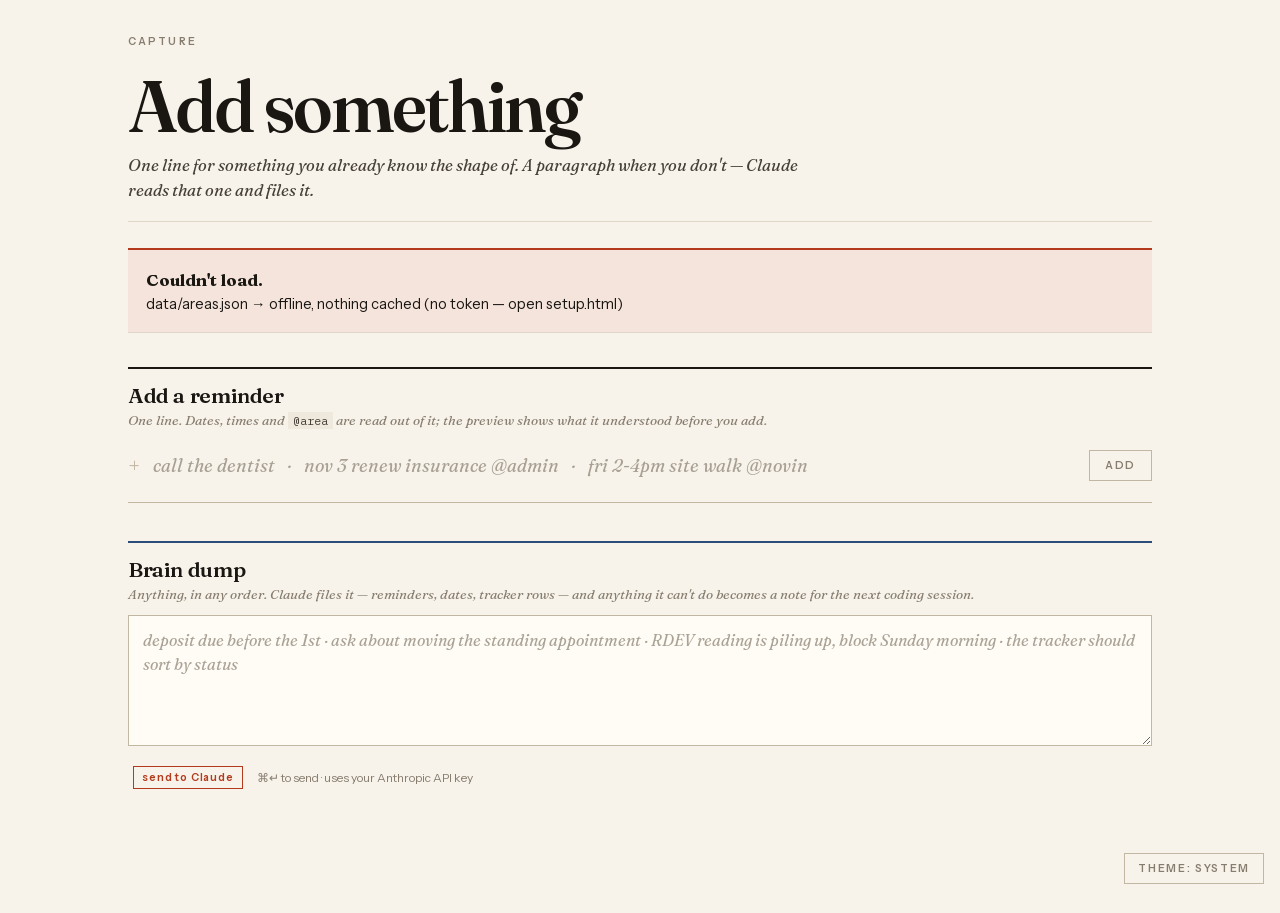
==== capture.html @ f773bdd1 "De Mott OS shell Co-Authored-By: Claude Opus 5 <noreply@anthropic.com>" ====
<!doctype html>
<html lang="en">
<head>
<meta charset="utf-8">
<meta name="viewport" content="width=device-width,initial-scale=1">
<title>Capture · De Mott OS</title>
<link rel="icon" href="favicon.svg">
<link rel="manifest" href="manifest.json">
<link rel="apple-touch-icon" href="icons/apple-touch-icon.png">
<meta name="apple-mobile-web-app-capable" content="yes">
<meta name="mobile-web-app-capable" content="yes">
<meta name="apple-mobile-web-app-status-bar-style" content="default">
<meta name="theme-color" content="#F7F3EB" media="(prefers-color-scheme:light)">
<meta name="theme-color" content="#15130F" media="(prefers-color-scheme:dark)">
<link rel="stylesheet" href="css/fonts.css">
<link rel="stylesheet" href="css/base.css">
<link rel="stylesheet" href="css/home.css">
</head>
<body>
<button class="themebtn" id="themebtn" type="button">theme</button>
<div class="wrap">
  <header class="home">
    <div class="hmain">
      <div class="eyebrow">CAPTURE</div>
      <h1>Add something</h1>
      <p class="sub">One line for something you already know the shape of. A paragraph when you
        don't — Claude reads that one and files it.</p>
    </div>
  </header>
  <nav class="nav" id="nav"></nav>
  <div id="boot"></div>

  <section class="capsec" id="s-capture">
    <div class="caphead">
      <h2>Add a reminder</h2>
      <p class="note">One line. Dates, times and <code>@area</code> are read out of it; the preview
        shows what it understood before you add.</p>
    </div>
    <form class="capture" id="capform" autocomplete="off">
      <span class="capplus">+</span>
      <input id="capinput" type="text" spellcheck="false"
             placeholder="call the dentist   ·   nov 3 renew insurance @admin   ·   fri 2-4pm site walk @novin">
      <button type="submit" id="capbtn">add</button>
      <div class="cappreview" id="cappreview"></div>
    </form>
  </section>

  <section class="capsec thinksec" id="s-think">
    <div class="caphead">
      <h2>Brain dump</h2>
      <p class="note">Anything, in any order. Claude files it — reminders, dates, tracker rows —
        and anything it can't do becomes a note for the next coding session.</p>
    </div>
    <textarea id="thinkbox" rows="4" spellcheck="false"
      placeholder="deposit due before the 1st · ask about moving the standing appointment · RDEV reading is piling up, block Sunday morning · the tracker should sort by status"></textarea>
    <div class="thinkrow">
      <button type="button" class="mini go" id="thinkbtn">send to Claude</button>
      <span class="thinkhint">⌘↵ to send · uses your Anthropic API key</span>
    </div>
    <div class="thinkout" id="thinkout"></div>
  </section>

  <footer class="rebuild" id="rebuild"></footer>
</div>
<div class="toast" id="toast" hidden></div>
<script src="js/util.js"></script>
<script src="js/outbox.js"></script>
<script src="js/theme.js"></script>
<script src="js/nav.js"></script>
<script src="js/capture.js"></script>
<script src="js/rows.js"></script>
<script src="js/think.js"></script>
<script src="js/capturepage.js"></script>
</body>
</html>
---- css/fonts.css ----
/* Self-hosted type. De Mott OS renders its own look with no request to
   fonts.googleapis.com, so it survives a plane, a captive portal, and
   Google changing what it serves.

   Generated from the Google Fonts CSS2 endpoint, latin and latin-ext only —
   the cyrillic and vietnamese subsets it also offers are 11 more files this
   app has no use for. The @font-face blocks are Google's own, with the URLs
   pointed at fonts/; keep the unicode-range and the variable font-weight
   ranges intact if you regenerate, because they are what make one file cover
   400 through 700. */

@font-face {
  font-family: 'Fraunces';
  font-style: italic;
  font-weight: 400 700;
  font-display: swap;
  src: url(../fonts/fraunces-italic-400-700-latin-ext.woff2) format('woff2');
  unicode-range: U+0100-02BA, U+02BD-02C5, U+02C7-02CC, U+02CE-02D7, U+02DD-02FF, U+0304, U+0308, U+0329, U+1D00-1DBF, U+1E00-1E9F, U+1EF2-1EFF, U+2020, U+20A0-20AB, U+20AD-20C0, U+2113, U+2C60-2C7F, U+A720-A7FF;
}  /* latin-ext */
@font-face {
  font-family: 'Fraunces';
  font-style: italic;
  font-weight: 400 700;
  font-display: swap;
  src: url(../fonts/fraunces-italic-400-700-latin.woff2) format('woff2');
  unicode-range: U+0000-00FF, U+0131, U+0152-0153, U+02BB-02BC, U+02C6, U+02DA, U+02DC, U+0304, U+0308, U+0329, U+2000-206F, U+20AC, U+2122, U+2191, U+2193, U+2212, U+2215, U+FEFF, U+FFFD;
}  /* latin */
@font-face {
  font-family: 'Fraunces';
  font-style: normal;
  font-weight: 400 700;
  font-display: swap;
  src: url(../fonts/fraunces-normal-400-700-latin-ext.woff2) format('woff2');
  unicode-range: U+0100-02BA, U+02BD-02C5, U+02C7-02CC, U+02CE-02D7, U+02DD-02FF, U+0304, U+0308, U+0329, U+1D00-1DBF, U+1E00-1E9F, U+1EF2-1EFF, U+2020, U+20A0-20AB, U+20AD-20C0, U+2113, U+2C60-2C7F, U+A720-A7FF;
}  /* latin-ext */
@font-face {
  font-family: 'Fraunces';
  font-style: normal;
  font-weight: 400 700;
  font-display: swap;
  src: url(../fonts/fraunces-normal-400-700-latin.woff2) format('woff2');
  unicode-range: U+0000-00FF, U+0131, U+0152-0153, U+02BB-02BC, U+02C6, U+02DA, U+02DC, U+0304, U+0308, U+0329, U+2000-206F, U+20AC, U+2122, U+2191, U+2193, U+2212, U+2215, U+FEFF, U+FFFD;
}  /* latin */
@font-face {
  font-family: 'IBM Plex Mono';
  font-style: normal;
  font-weight: 400;
  font-display: swap;
  src: url(../fonts/ibm-plex-mono-normal-400-latin-ext.woff2) format('woff2');
  unicode-range: U+0100-02BA, U+02BD-02C5, U+02C7-02CC, U+02CE-02D7, U+02DD-02FF, U+0304, U+0308, U+0329, U+1D00-1DBF, U+1E00-1E9F, U+1EF2-1EFF, U+2020, U+20A0-20AB, U+20AD-20C0, U+2113, U+2C60-2C7F, U+A720-A7FF;
}  /* latin-ext */
@font-face {
  font-family: 'IBM Plex Mono';
  font-style: normal;
  font-weight: 400;
  font-display: swap;
  src: url(../fonts/ibm-plex-mono-normal-400-latin.woff2) format('woff2');
  unicode-range: U+0000-00FF, U+0131, U+0152-0153, U+02BB-02BC, U+02C6, U+02DA, U+02DC, U+0304, U+0308, U+0329, U+2000-206F, U+20AC, U+2122, U+2191, U+2193, U+2212, U+2215, U+FEFF, U+FFFD;
}  /* latin */
@font-face {
  font-family: 'IBM Plex Mono';
  font-style: normal;
  font-weight: 500;
  font-display: swap;
  src: url(../fonts/ibm-plex-mono-normal-500-latin-ext.woff2) format('woff2');
  unicode-range: U+0100-02BA, U+02BD-02C5, U+02C7-02CC, U+02CE-02D7, U+02DD-02FF, U+0304, U+0308, U+0329, U+1D00-1DBF, U+1E00-1E9F, U+1EF2-1EFF, U+2020, U+20A0-20AB, U+20AD-20C0, U+2113, U+2C60-2C7F, U+A720-A7FF;
}  /* latin-ext */
@font-face {
  font-family: 'IBM Plex Mono';
  font-style: normal;
  font-weight: 500;
  font-display: swap;
  src: url(../fonts/ibm-plex-mono-normal-500-latin.woff2) format('woff2');
  unicode-range: U+0000-00FF, U+0131, U+0152-0153, U+02BB-02BC, U+02C6, U+02DA, U+02DC, U+0304, U+0308, U+0329, U+2000-206F, U+20AC, U+2122, U+2191, U+2193, U+2212, U+2215, U+FEFF, U+FFFD;
}  /* latin */
@font-face {
  font-family: 'IBM Plex Mono';
  font-style: normal;
  font-weight: 600;
  font-display: swap;
  src: url(../fonts/ibm-plex-mono-normal-600-latin-ext.woff2) format('woff2');
  unicode-range: U+0100-02BA, U+02BD-02C5, U+02C7-02CC, U+02CE-02D7, U+02DD-02FF, U+0304, U+0308, U+0329, U+1D00-1DBF, U+1E00-1E9F, U+1EF2-1EFF, U+2020, U+20A0-20AB, U+20AD-20C0, U+2113, U+2C60-2C7F, U+A720-A7FF;
}  /* latin-ext */
@font-face {
  font-family: 'IBM Plex Mono';
  font-style: normal;
  font-weight: 600;
  font-display: swap;
  src: url(../fonts/ibm-plex-mono-normal-600-latin.woff2) format('woff2');
  unicode-range: U+0000-00FF, U+0131, U+0152-0153, U+02BB-02BC, U+02C6, U+02DA, U+02DC, U+0304, U+0308, U+0329, U+2000-206F, U+20AC, U+2122, U+2191, U+2193, U+2212, U+2215, U+FEFF, U+FFFD;
}  /* latin */
@font-face {
  font-family: 'Instrument Sans';
  font-style: italic;
  font-weight: 400 700;
  font-stretch: 100%;
  font-display: swap;
  src: url(../fonts/instrument-sans-italic-400-700-latin-ext.woff2) format('woff2');
  unicode-range: U+0100-02BA, U+02BD-02C5, U+02C7-02CC, U+02CE-02D7, U+02DD-02FF, U+0304, U+0308, U+0329, U+1D00-1DBF, U+1E00-1E9F, U+1EF2-1EFF, U+2020, U+20A0-20AB, U+20AD-20C0, U+2113, U+2C60-2C7F, U+A720-A7FF;
}  /* latin-ext */
@font-face {
  font-family: 'Instrument Sans';
  font-style: italic;
  font-weight: 400 700;
  font-stretch: 100%;
  font-display: swap;
  src: url(../fonts/instrument-sans-italic-400-700-latin.woff2) format('woff2');
  unicode-range: U+0000-00FF, U+0131, U+0152-0153, U+02BB-02BC, U+02C6, U+02DA, U+02DC, U+0304, U+0308, U+0329, U+2000-206F, U+20AC, U+2122, U+2191, U+2193, U+2212, U+2215, U+FEFF, U+FFFD;
}  /* latin */
@font-face {
  font-family: 'Instrument Sans';
  font-style: normal;
  font-weight: 400 700;
  font-stretch: 100%;
  font-display: swap;
  src: url(../fonts/instrument-sans-normal-400-700-latin-ext.woff2) format('woff2');
  unicode-range: U+0100-02BA, U+02BD-02C5, U+02C7-02CC, U+02CE-02D7, U+02DD-02FF, U+0304, U+0308, U+0329, U+1D00-1DBF, U+1E00-1E9F, U+1EF2-1EFF, U+2020, U+20A0-20AB, U+20AD-20C0, U+2113, U+2C60-2C7F, U+A720-A7FF;
}  /* latin-ext */
@font-face {
  font-family: 'Instrument Sans';
  font-style: normal;
  font-weight: 400 700;
  font-stretch: 100%;
  font-display: swap;
  src: url(../fonts/instrument-sans-normal-400-700-latin.woff2) format('woff2');
  unicode-range: U+0000-00FF, U+0131, U+0152-0153, U+02BB-02BC, U+02C6, U+02DA, U+02DC, U+0304, U+0308, U+0329, U+2000-206F, U+20AC, U+2122, U+2191, U+2193, U+2212, U+2215, U+FEFF, U+FFFD;
}  /* latin */
---- css/base.css ----
/* De Mott OS — the shared design system.
   Every page links this first, and nothing below is page-specific.

   The look is a broadsheet, not a dashboard. That means, concretely:

   - Paper, not cards. There is one ground colour and things sit ON it,
     separated by rules. No white panels floating on grey, no drop shadows,
     no rounded corners. A shadow is a screen idiom; a rule is a print one,
     and rules are what this page is made of.
   - Serif for anything that is a headline — the masthead, section heads, a
     row title, a figure. Sans for the apparatus around it: notes, times,
     counts, buttons. Mono is reserved for things that are literally code
     (the capture syntax, a filename), which is most of what mono is for.
   - One accent, and it means "look at this". Slipped, over capacity, a
     stale sync, the next thing due. The token is --accent; --gold is kept
     as an alias because five stylesheets and a year of notes call it that.

   Area and course colours keep their names (--a-school, --c205, …) because
   data/areas.json and data/school/courses.json name them; only the values
   changed, so every page picks up the new palette without a data edit. */

:root{
  /* ---- day edition: warm paper, near-black ink ---- */
  --ground:#F7F3EB; --surface:#FFFCF5; --surface-2:#EFE9DD;
  --ink:#1A1713; --ink-2:#463F37; --muted:#877D6F; --rule:#DFD7C7; --rule-2:#C2B7A3;
  --accent:#B33A1C; --accent-soft:#F4E4DC;
  --gold:var(--accent); --gold-soft:var(--accent-soft);
  --c293:#2B6A5B; --c293-bg:#E2EDE9;
  --c205:#334E8C; --c205-bg:#E4E8F3;
  --crdev:#94601A; --crdev-bg:#F4EAD8;
  --cmba:#8C3350; --cmba-bg:#F3E3E6;
  --ccap:#57458A; --ccap-bg:#E9E5F1;
  /* life areas */
  --a-school:#2C4C7C; --a-school-bg:#E3E8F1;
  --a-novin:#2A6A4E; --a-novin-bg:#E1ECE5;
  --a-admin:#8A661C; --a-admin-bg:#F2EAD6;
  --a-life:#67386F; --a-life-bg:#EDE4EF;
  --a-health:#93374C; --a-health-bg:#F2E2E5;
  --shadow:none;
  --fd:"Fraunces","Iowan Old Style","Palatino Linotype",Palatino,Georgia,serif;
  --fb:"Instrument Sans",-apple-system,BlinkMacSystemFont,"Segoe UI",sans-serif;
  --fm:"IBM Plex Mono",ui-monospace,SFMono-Regular,Menlo,monospace;
}
/* ---- night edition ----
   Not grey-on-black: the ground keeps the paper's warmth so the two themes
   read as the same publication printed twice, and so the area colours don't
   have to be re-invented to survive the switch. */
@media (prefers-color-scheme:dark){
  :root:not([data-theme="light"]){
    --ground:#15130F; --surface:#1C1915; --surface-2:#24201A;
    --ink:#EFE8DB; --ink-2:#C7BEAF; --muted:#8F857A; --rule:#2F2A22; --rule-2:#473F34;
    --accent:#E5674A; --accent-soft:#33190F;
    --c293:#6FC2AC; --c293-bg:#152D28;
    --c205:#8CA6E8; --c205-bg:#1A2140;
    --crdev:#DCA357; --crdev-bg:#31240E;
    --cmba:#DF849C; --cmba-bg:#351920;
    --ccap:#A798DC; --ccap-bg:#231D35;
    --a-school:#84A6DB; --a-school-bg:#17223A;
    --a-novin:#63B394; --a-novin-bg:#122D25;
    --a-admin:#D3A44A; --a-admin-bg:#2E2511;
    --a-life:#B98ACB; --a-life-bg:#281D2E;
    --a-health:#E08296; --a-health-bg:#32181C; --shadow:none;
  }
}
:root[data-theme="dark"]{
  --ground:#15130F; --surface:#1C1915; --surface-2:#24201A;
  --ink:#EFE8DB; --ink-2:#C7BEAF; --muted:#8F857A; --rule:#2F2A22; --rule-2:#473F34;
  --accent:#E5674A; --accent-soft:#33190F;
  --c293:#6FC2AC; --c293-bg:#152D28;
  --c205:#8CA6E8; --c205-bg:#1A2140;
  --crdev:#DCA357; --crdev-bg:#31240E;
  --cmba:#DF849C; --cmba-bg:#351920;
  --ccap:#A798DC; --ccap-bg:#231D35;
  --a-school:#84A6DB; --a-school-bg:#17223A;
  --a-novin:#63B394; --a-novin-bg:#122D25;
  --a-admin:#D3A44A; --a-admin-bg:#2E2511;
  --a-life:#B98ACB; --a-life-bg:#281D2E;
  --a-health:#E08296; --a-health-bg:#32181C; --shadow:none;
}

*{box-sizing:border-box}
body{margin:0;background:var(--ground);color:var(--ink);font-family:var(--fb);
  font-size:16px;line-height:1.6;-webkit-font-smoothing:antialiased;
  font-optical-sizing:auto;font-synthesis:none}
.wrap{max-width:1080px;margin:0 auto;padding:0 28px 110px}
h1,h2,h3,h4{font-family:var(--fd);text-wrap:balance;margin:0;font-weight:600;
  letter-spacing:-.012em;line-height:1.15}
a{color:inherit}
.mono{font-family:var(--fm);font-variant-numeric:tabular-nums}
code{font-family:var(--fm);font-size:.86em;background:var(--surface-2);
  padding:1px 5px;color:var(--ink-2)}

/* A kicker: the small letterspaced line that sits over a headline in print.
   Uppercased on purpose — it is never a name. Names (a course, an area,
   "ProforMap") keep their own capitalisation everywhere; see .navtab. */
.eyebrow{font-family:var(--fb);font-size:10.5px;font-weight:600;
  letter-spacing:.2em;text-transform:uppercase;color:var(--muted)}

/* ---- masthead ----
   Rule, nameplate, rule. The heavy line under the nameplate is the only
   2px rule on the page, which is what makes everything below it read as
   the paper rather than as more chrome. */
header{padding:38px 0 0;border-bottom:none}
header h1{font-size:clamp(34px,6vw,58px);font-weight:600;letter-spacing:-.03em;
  line-height:1;margin:0}
header p.sub{color:var(--ink-2);max-width:64ch;margin:10px 0 0;
  font-family:var(--fd);font-style:italic;font-size:16.5px;line-height:1.5}
header p.sub a{color:var(--accent);text-decoration:none;border-bottom:1px solid currentColor}

/* The index line: the figures, set as a run of headline numerals divided by
   hairlines. It replaced a row of bordered stat boxes — boxes made four
   equal-looking tiles out of things that are not equal, and the one that
   matters (what is next, what has slipped) got no more weight than a count. */
.statrow{display:flex;flex-wrap:wrap;align-items:baseline;gap:0;
  margin-top:22px;padding:13px 0;border-top:1px solid var(--ink);
  border-bottom:1px solid var(--rule-2)}
.stat{display:flex;align-items:baseline;gap:9px;padding:0 20px;
  border-left:1px solid var(--rule)}
.stat:first-child{padding-left:0;border-left:none}
.stat b{font-family:var(--fd);font-size:25px;font-weight:600;line-height:1;
  letter-spacing:-.02em;font-variant-numeric:tabular-nums}
.stat span{font-size:12.5px;color:var(--muted);max-width:26ch;line-height:1.35}
.stat.flag b,.stat.slip b{color:var(--accent)}
.stat.flag span{max-width:38ch}
.stat.flag span,.stat.slip span{color:var(--ink-2)}

/* ---- the section bar ----
   Set like a newspaper's index strip: serif, sentence case, hairline above
   and below, the current section underscored in its own colour.
   Never uppercased. The names carry their own capitalisation and
   "Novin / ProforMap" is one of them — flattening it loses the name. */
.nav{display:flex;flex-wrap:wrap;gap:0 26px;align-items:center;
  padding:9px 0;margin:0;border-bottom:1px solid var(--rule)}
.navtab{font-family:var(--fd);font-size:14.5px;color:var(--muted);
  text-decoration:none;padding:3px 0;border-bottom:2px solid transparent}
.navtab:hover{color:var(--ink)}
.navtab.on{color:var(--ink);font-weight:600;border-bottom-color:var(--area,var(--accent))}

/* ---- sections ----
   A head is a headline with a rule under it and a standfirst beneath, which
   is how a print page announces a section. The old shape put the note beside
   the heading and let it fight for the same line. */
section{margin-top:52px}
.shead{margin-bottom:20px;padding-bottom:9px;border-bottom:1px solid var(--ink)}
.shead h2{font-size:23px;font-weight:600;letter-spacing:-.018em}
.shead .note{font-size:13.5px;color:var(--muted);max-width:66ch;margin:5px 0 0;
  font-family:var(--fd);font-style:italic;line-height:1.45}

/* ---- error state ---- */
.err{border-top:2px solid var(--accent);border-bottom:1px solid var(--rule);
  background:var(--accent-soft);color:var(--ink);padding:16px 18px;margin:26px 0;font-size:14.5px}
.err strong{font-family:var(--fd);font-size:17px}

/* ---- floating page chrome ----
   Small ruled tags rather than buttons: they sit over the paper without
   pretending to be part of it. */
.themebtn,.todaybtn{position:fixed;bottom:16px;z-index:50;font-family:var(--fb);
  font-size:10.5px;font-weight:600;letter-spacing:.16em;text-transform:uppercase;
  padding:8px 13px;border-radius:0;border:1px solid var(--rule-2);
  background:var(--ground);color:var(--muted);cursor:pointer}
.themebtn:hover,.todaybtn:hover{color:var(--ink);border-color:var(--ink)}
/* stacked, not side by side — the theme label changes width as it cycles */
.themebtn{right:16px}
.todaybtn{right:16px;bottom:56px;border-color:var(--accent);color:var(--accent)}
.todaybtn:hover{background:var(--accent);color:var(--ground);border-color:var(--accent)}
/* the row the dock launcher lands on */
.day.flash{animation:flashday 2.4s ease-out}
.day.flash .dnum{color:var(--accent)}
@keyframes flashday{
  0%,55%{background:var(--accent-soft);box-shadow:-16px 0 0 var(--accent-soft),16px 0 0 var(--accent-soft)}
  100%{background:transparent;box-shadow:-16px 0 0 transparent,16px 0 0 transparent}
}
@media (prefers-reduced-motion:reduce){*{transition:none!important;animation:none!important}}

/* ---- row chips: repeat, project, a set duration ----
   Properties of the item rather than of the day it landed on. Quiet on
   purpose — they're context you read after the title, never before it. */
.chip{display:inline-block;font-family:var(--fb);font-size:10.5px;font-weight:600;
  letter-spacing:.06em;line-height:1.6;padding:0 6px;margin-left:7px;
  white-space:nowrap;border:1px solid var(--rule-2);color:var(--muted);vertical-align:2px}
.chip.rep{border-color:var(--area,var(--rule-2));color:var(--area,var(--muted))}
.chip.proj{border-color:transparent;background:var(--surface-2);color:var(--ink-2)}
.chip.hrs{font-variant-numeric:tabular-nums}
.isdone .chip{opacity:.45}

/* ---- tick controls ----
   Shared by every page that shows a row, so they can't drift apart.
   Square, hairline, no radius: a printed checkbox. */
.tickcell{display:flex;align-items:center;min-height:18px}
.tick{width:15px;height:15px;flex:none;border:1px solid var(--rule-2);border-radius:0;
  background:none;cursor:pointer;padding:0;font-size:10px;line-height:1;color:transparent;
  display:flex;align-items:center;justify-content:center;transition:border-color .1s,background .1s}
.tick:hover{border-color:var(--area,var(--accent))}
.tick.on{background:var(--area,var(--accent));border-color:var(--area,var(--accent));
  color:var(--ground);font-weight:700}
.isdone .ttl{text-decoration:line-through;opacity:.45}
.isdone .tag,.isdone .nt,.isdone .when,.isdone .wt{opacity:.45}

/* ---- capture ----
   A ruled writing line rather than a box: the cursor sits on a rule the way
   it would on paper, and the rule goes accent when the field has focus. */
.capsec{margin-top:34px;padding:0 0 4px;background:none;border:none;border-top:2px solid var(--ink)}
.caphead{display:block;margin:14px 0 10px}
.caphead h2{font-size:21px;letter-spacing:-.018em}
.caphead .note{margin:4px 0 0;font-size:13.5px;color:var(--muted);
  font-family:var(--fd);font-style:italic;line-height:1.45}
.caphead code{font-family:var(--fm);font-size:11.5px}
.capsec .capture{margin-top:0}
.capture{display:grid;grid-template-columns:auto 1fr auto;align-items:center;gap:12px;
  margin-top:28px;padding:9px 0;background:none;border:none;
  border-bottom:1.5px solid var(--rule-2);border-radius:0;box-shadow:none}
.capture:focus-within{border-bottom-color:var(--accent)}
.capplus{font-family:var(--fd);font-size:22px;color:var(--rule-2);line-height:1}
.capture:focus-within .capplus{color:var(--accent)}
.capture input{border:none;background:none;font-family:var(--fd);font-size:19px;
  color:var(--ink);padding:3px 0;min-width:0;outline:none}
.capture input::placeholder{color:var(--muted);opacity:.7;font-family:var(--fd);
  font-style:italic;font-size:18px}
.capture button{font-family:var(--fb);font-size:10.5px;font-weight:600;letter-spacing:.16em;
  text-transform:uppercase;border:1px solid var(--rule-2);background:none;color:var(--muted);
  border-radius:0;padding:8px 15px;cursor:pointer}
.capture button:hover:not(:disabled){border-color:var(--accent);color:var(--accent)}
.capture button:disabled{opacity:.45;cursor:default}
.cappreview{grid-column:1/-1;font-size:12.5px;font-family:var(--fm);line-height:1.6;min-height:0}
.cappreview:not(:empty){padding-top:10px;margin-top:5px;border-top:1px solid var(--rule)}
.cappreview.good{color:var(--muted)}
.cappreview.good b{color:var(--area,var(--ink));font-weight:600}
.cappreview.good i,.cappreview.good u{font-style:normal;text-decoration:none;color:var(--muted)}
.cappreview.bad{color:var(--accent)}

/* ---- brain dump ---- */
.thinksec{border-top-color:var(--a-school)}
.thinksec textarea{width:100%;box-sizing:border-box;resize:vertical;min-height:70px;
  font-family:var(--fd);font-size:17px;line-height:1.55;color:var(--ink);padding:12px 14px;
  background:var(--surface);border:1px solid var(--rule-2);border-radius:0;outline:none}
.thinksec textarea:focus{border-color:var(--a-school)}
.thinksec textarea::placeholder{color:var(--muted);opacity:.7;font-style:italic;font-size:16px}
.thinkrow{display:flex;align-items:center;gap:14px;margin-top:12px}
.thinkhint{font-size:12px;color:var(--muted)}
.thinkout:empty{display:none}
.thinkout{margin-top:14px;padding:13px 0 0;border-top:1px solid var(--rule);
  font-size:14.5px;line-height:1.6;background:none;border-radius:0}
.thinkout p{margin:0 0 6px}
.thinkout.wait{color:var(--muted);font-family:var(--fd);font-style:italic}
.thinkout.warn{border-top-color:var(--accent);color:var(--ink-2)}
.thinkout.warn code{font-size:12px}
.thinkdid{margin:8px 0 10px;padding-left:18px;color:var(--ink-2);font-size:13.5px}
.thinkdid li{margin:3px 0}
.thinknone{color:var(--muted);font-style:italic}

/* ---- row editing ---- */
.editbtn{margin-left:10px;border:none;background:none;color:var(--rule-2);cursor:pointer;
  font-size:15px;line-height:1;padding:0 3px}
.editbtn:hover{color:var(--accent)}
.mini{font-family:var(--fb);font-size:10.5px;font-weight:600;letter-spacing:.08em;
  border:1px solid var(--rule-2);background:none;color:var(--muted);border-radius:0;
  padding:4px 8px;cursor:pointer;margin-left:5px}
.mini:hover{border-color:var(--area,var(--accent));color:var(--area,var(--accent))}
.mini.danger:hover{border-color:var(--accent);color:var(--accent)}
.mini.go{border-color:var(--area,var(--accent));color:var(--area,var(--accent))}
.editor{display:grid;grid-template-columns:2fr 1fr 1fr 1fr;gap:12px;align-items:end;
  padding:16px 18px;margin:0 -18px;background:var(--surface-2);
  border-top:1px solid var(--area,var(--ink));border-bottom:1px solid var(--rule)}
.editor label{display:flex;flex-direction:column;gap:5px;font-family:var(--fb);
  font-size:10px;font-weight:600;letter-spacing:.16em;text-transform:uppercase;color:var(--muted)}
.editor input,.editor select{font-family:var(--fb);font-size:14.5px;padding:7px 9px;
  border:1px solid var(--rule-2);border-radius:0;background:var(--ground);color:var(--ink);min-width:0}
.editor input:focus,.editor select:focus{outline:none;border-color:var(--area,var(--accent))}
.editor .ednote{grid-column:1/-1;font-size:12.5px;color:var(--muted);
  font-family:var(--fd);font-style:italic;background:none;padding:0}
.editor .ednote b{color:var(--ink-2);font-style:normal;font-family:var(--fb);font-size:11.5px}
.editor label.wide{grid-column:1/-1}
.editor .edrow{grid-column:1/-1;display:flex;align-items:center;gap:7px;flex-wrap:wrap}
.editor .edquick{margin-right:auto}
@media (max-width:760px){.editor{grid-template-columns:1fr 1fr}}

/* ---- toast ---- */
.toast{position:fixed;left:50%;transform:translateX(-50%);bottom:24px;z-index:60;
  background:var(--ink);color:var(--ground);font-size:14px;padding:12px 18px;border-radius:0;
  box-shadow:0 8px 28px -10px rgba(0,0,0,.55);max-width:min(90vw,560px)}
.toast .tlink{background:none;border:none;color:var(--accent);font:inherit;font-weight:600;
  text-decoration:underline;cursor:pointer;padding:0 0 0 5px}

@media (max-width:760px){
  .wrap{padding:0 18px 90px}
  .statrow{gap:10px 0}
  .stat{padding:0 14px}
  .nav{gap:0 18px}
}
---- css/home.css ----
/* De Mott OS · the front page.
   Laid out as a broadsheet front: masthead, section bar, one lead story
   (today), a run of briefs, the diary, the charts, then the colophon.
   Shared chrome — rows' tick controls, the editor, capture, toasts — lives
   in css/base.css so the other pages get the same one. */

/* ---- masthead ---------------------------------------------------------
   The dateline sits above the nameplate and the figures below it, between
   a heavy rule and a hairline. That band is the whole "how am I doing"
   read, and it is the first thing on the page rather than four boxes
   competing with the title. */
header.home{padding:34px 0 0;border-bottom:none}
.dateline{display:flex;align-items:baseline;justify-content:space-between;gap:16px;
  flex-wrap:wrap;padding-bottom:11px;border-bottom:1px solid var(--rule)}
.dateline .edition{font-family:var(--fd);font-style:italic;font-size:13.5px;color:var(--muted)}
header.home h1{font-size:clamp(38px,7.5vw,72px);font-weight:600;letter-spacing:-.035em;
  line-height:.98;margin:20px 0 0}
header.home .sub{margin-top:12px}

/* ---- the lead: today, and the box-out beside it --------------------- */
.lead{display:grid;grid-template-columns:minmax(0,1fr) minmax(0,296px);
  gap:0 34px;margin-top:40px;align-items:start}
/* The box-out holds two cards now (course files, then WhatsApp), so the
   column collapses on whether any of them is showing — not on an attribute
   of the aside, which no longer carries one. */
.lead:not(:has(.leadside > section:not([hidden]))){grid-template-columns:1fr}
.leadside:not(:has(> section:not([hidden]))){display:none}
.leadside > section + section{margin-top:26px;padding-top:22px;
  border-top:1px solid var(--rule)}
.lead > *{margin-top:0}
.leadside[hidden]{display:none}
.leadside{padding-left:34px;border-left:1px solid var(--rule)}
@media (max-width:900px){
  .lead{grid-template-columns:1fr;gap:34px 0}
  .leadside{padding-left:0;border-left:none;border-top:1px solid var(--rule);padding-top:22px}
}

/* Today is the lead, so its head is a kicker rather than a headline — the
   date underneath is the headline, and two headlines stacked is one too
   many. "Today" is a word, never a name, so the caps are safe here. */
#s-today .shead{margin-bottom:12px;padding-bottom:0;border-bottom:none}
#s-today .shead h2{font-family:var(--fb);font-size:10.5px;font-weight:700;
  letter-spacing:.22em;text-transform:uppercase;color:var(--accent)}
#s-today .shead .note{margin-top:3px;font-size:13px}

.today-panel{border-top:2px solid var(--ink);border-bottom:1px solid var(--rule-2);
  background:none;border-radius:0;box-shadow:none;overflow:visible}
.today-head{display:flex;align-items:baseline;gap:16px;flex-wrap:wrap;
  padding:16px 0 12px;border-bottom:1px solid var(--rule);background:none}
.today-head .dnum{font-family:var(--fd);font-size:58px;font-weight:600;
  letter-spacing:-.045em;line-height:.85;font-variant-numeric:lining-nums}
.today-head .dwords{font-family:var(--fd);font-size:22px;color:var(--ink);letter-spacing:-.015em}
.today-head .count{margin-left:auto;font-size:11px;font-weight:600;letter-spacing:.18em;
  text-transform:uppercase;color:var(--muted)}

/* The standfirst: what is happening right now, set in italic the way a
   print standfirst is. It used to be a tinted bar, which made a routine
   line ("nothing scheduled today") shout as loudly as a slipped deadline. */
.rightnow{padding:12px 0;border-bottom:1px solid var(--rule);background:none;
  font-family:var(--fd);font-style:italic;font-size:17px;line-height:1.45;color:var(--ink-2)}
.rightnow b{font-family:var(--fb);font-style:normal;font-size:10px;font-weight:700;
  letter-spacing:.2em;text-transform:uppercase;color:var(--accent);margin-right:11px;
  vertical-align:1.5px}
.rightnow i{font-style:italic;color:var(--muted)}
.today-foot{padding:11px 0;border-top:1px solid var(--rule);background:none;
  font-size:13px;color:var(--muted)}
.today-foot b{color:var(--ink-2);font-variant-numeric:tabular-nums}

/* ---- a row ------------------------------------------------------------
   Label right-aligned, headline left-aligned, time at the far right: the
   two ragged edges meet on one gutter, which is what makes a listings
   column scan. The label is never uppercased — it is whatever
   courses.json or areas.json calls the thing ("CP 205 Planning Law",
   "Novin / ProforMap"), and flattening it loses the name. */
.today-list{display:flex;flex-direction:column}
.row{display:grid;grid-template-columns:19px 124px minmax(0,1fr) auto;gap:0 20px;
  align-items:baseline;padding:13px 0;border-bottom:1px solid var(--rule)}
.row:last-child{border-bottom:none}
.row .tag{font-family:var(--fd);font-style:italic;font-size:14px;line-height:1.3;
  text-align:right;color:var(--area,var(--muted))}
.row .ttl{font-family:var(--fd);font-weight:600;font-size:17px;letter-spacing:-.015em;
  line-height:1.3}
.row .nt{display:block;font-size:13px;color:var(--muted);margin-top:3px;line-height:1.45}
.row .when{font-size:12.5px;color:var(--muted);white-space:nowrap;
  font-variant-numeric:tabular-nums;letter-spacing:.01em}
.row.due .ttl::before{content:"";display:inline-block;width:6px;height:6px;border-radius:0;
  background:var(--area,var(--accent));margin-right:9px;vertical-align:2px}

/* ---- prep for the next class day ---- */
.prep-panel{margin-top:26px;border-top-color:var(--a-school)}
.prep-panel .dwords{font-size:18px}
.prep-panel .dwords b{font-family:var(--fb);font-style:normal;font-size:10.5px;
  font-weight:700;letter-spacing:.2em;text-transform:uppercase;color:var(--a-school);
  margin-right:9px;vertical-align:2px}
/* The "read" label hangs, but inside the column. A negative text-indent
   put it 52px to the left of the content box, which is fine until the
   course label beside it wraps to two lines — then the two collide. */
.row .pread{display:block;position:relative;font-family:var(--fd);font-size:14.5px;
  color:var(--ink-2);margin-top:5px;line-height:1.5;padding-left:52px}
.row .pread::before{content:"read";position:absolute;left:0;top:.42em;width:44px;
  font-family:var(--fb);font-style:normal;font-size:9.5px;font-weight:700;letter-spacing:.14em;
  text-transform:uppercase;color:var(--area,var(--muted))}
/* A prepped class collapses to one struck line: the readings have done
   their job, and the block visibly shrinks as the evening goes. */
.prow.isdone .pread,.prow.isdone .nt{display:none}
.prow.isdone{opacity:.6}

.empty{padding:22px 0;color:var(--muted);font-family:var(--fd);font-style:italic;font-size:16px}
.empty b{color:var(--ink-2);font-style:normal;font-weight:600}

/* ---- the briefs: slipped, colliding, unscheduled ----------------------
   Set two-up like a column of shorts. Each one hides itself when it has
   nothing in it, and the whole band goes when all three do. */
.briefs{display:grid;grid-template-columns:repeat(2,minmax(0,1fr));gap:0 34px}
.briefs > section{margin-top:48px}
.briefs:not(:has(> section:not([hidden]))){display:none}
.briefs:not(:has(> section:not([hidden]) ~ section:not([hidden]))){grid-template-columns:1fr}
@media (max-width:820px){.briefs{grid-template-columns:1fr}}

.slipped{border:none;border-radius:0;
  background:none;overflow:visible}
/* Half a page wide, the day view's four columns have nowhere to go: the
   title gets squeezed to one word per line and the schedule chips collide
   with it. So a brief stacks instead — label, headline, then the when
   line, all hanging off the tick. Every cell is placed explicitly rather
   than left to auto-flow, which is what broke it the first time. */
.briefs .row{grid-template-columns:19px minmax(0,1fr);gap:3px 14px;align-items:baseline}
.briefs .row .tickcell{grid-column:1;grid-row:1}
.briefs .row .tag{grid-column:2;grid-row:1;text-align:left;font-size:13px}
.briefs .row > span:not([class]){grid-column:2;grid-row:2}
.briefs .row .when{grid-column:2;grid-row:3;text-align:left;white-space:normal;
  display:flex;align-items:center;flex-wrap:wrap;gap:4px}
.briefs .row .when .mini{margin-left:0}
#s-slipped .shead{border-bottom-color:var(--accent)}
#s-slipped .shead h2{color:var(--accent)}
#s-slipped .slipped .when{color:var(--accent)}

/* ---- the diary: what is coming -------------------------------------
   A hanging date column, ruled per day. The date is set in the headline
   face because it is the thing you are scanning for. */
.horizon{border-top:none}
.hday{display:grid;grid-template-columns:118px minmax(0,1fr);gap:0 24px;
  padding:14px 0;border-bottom:1px solid var(--rule)}
.hday .hdate{font-family:var(--fd);font-size:17px;color:var(--ink);letter-spacing:-.015em;
  font-variant-numeric:lining-nums;line-height:1.25}
.hday .hdate i{display:block;font-style:italic;font-size:13px;color:var(--muted);margin-top:2px}
.hday.soon .hdate{color:var(--accent)}
.hday.soon .hdate i{color:var(--accent);opacity:.75}
.hitems{display:flex;flex-direction:column;gap:9px}
.hitem{display:grid;grid-template-columns:19px 124px minmax(0,1fr) auto;gap:0 20px;align-items:baseline}
.hitem .tag{font-family:var(--fd);font-style:italic;font-size:13.5px;line-height:1.3;
  text-align:right;color:var(--area,var(--muted))}
.hitem .ttl{font-family:var(--fd);font-size:16px;letter-spacing:-.012em;line-height:1.3}
.hitem.due .ttl{font-weight:600}
.hitem .wt{font-size:12px;color:var(--muted);white-space:nowrap;font-variant-numeric:tabular-nums}

/* ---- load ahead -------------------------------------------------------
   One cell per deliverable. Flat ink bars on a hairline baseline — a
   printed chart, not a widget. Gold outline is this week. */
.loadstrip{display:grid;gap:6px;align-items:end;margin-bottom:8px;
  border-bottom:1px solid var(--rule-2)}
.lbar{height:100%;background:none;border-radius:0;padding:0 0 2px;
  display:flex;align-items:flex-end}
.lbar.now{outline:1px solid var(--accent);outline-offset:3px}
.lbar .cells{display:flex;flex-direction:column-reverse;gap:3px;width:100%}
.lbar .cells i{display:block;height:9px;border-radius:0}
.loadlabels{display:grid;gap:6px;font-size:10.5px;color:var(--muted);text-align:center;
  font-variant-numeric:tabular-nums}
.loadlabels i.lhrs{display:block;font-style:normal;font-size:10px;color:var(--muted);
  font-variant-numeric:tabular-nums;min-height:12px}
.loadlabels i.lhrs.over{color:var(--accent);font-weight:600}
.lbar.over{box-shadow:inset 0 -2px 0 var(--accent)}
.loadkey{display:flex;flex-wrap:wrap;gap:6px 26px;margin-top:18px;padding-top:14px;
  border-top:1px solid var(--rule);font-size:13px;color:var(--muted);
  font-family:var(--fd);font-style:italic;line-height:1.5}
.loadkey b{color:var(--ink-2);font-style:normal;font-weight:600;font-family:var(--fb);font-size:12.5px}
.loadkey span.over b{color:var(--accent)}
.loadkey em{display:inline-block;width:9px;height:9px;margin-right:6px}
.loadkey code{font-size:11.5px}

/* ---- in flight: work with a status rather than a date ---- */
.flightbox{border:none;border-top:2px solid var(--area);border-radius:0;
  background:none;box-shadow:none;overflow:visible}
.fhead{display:flex;align-items:baseline;gap:14px;flex-wrap:wrap;padding:12px 0;
  border-bottom:1px solid var(--rule);background:none}
.fhead b{font-family:var(--fd);font-size:19px;font-weight:600;letter-spacing:-.018em}
.fsrc{font-family:var(--fd);font-style:italic;font-size:13px;color:var(--muted)}
.fsync{margin-left:auto;font-size:11.5px;color:var(--muted)}
.fgroups{display:grid;grid-template-columns:repeat(auto-fit,minmax(240px,1fr));gap:0}
.fgroup{border-right:1px solid var(--rule);border-bottom:1px solid var(--rule);
  padding:14px 18px 14px 0}
.fgroup:last-child{border-right:none}
/* Status names come from Notion and are names, so they keep their own case. */
.fstatus{display:flex;align-items:baseline;gap:9px;font-family:var(--fd);font-style:italic;
  font-size:14px;color:var(--area);margin-bottom:10px}
.fstatus span{font-style:normal;font-family:var(--fb);font-size:10.5px;font-weight:600;
  color:var(--muted);border:1px solid var(--rule-2);padding:0 6px;border-radius:0}
.fitem{display:block;text-decoration:none;color:inherit;padding:7px 0;border-top:1px solid var(--rule)}
.fitem:first-of-type{border-top:none}
.fitem:hover .ftitle{color:var(--area)}
.ftitle{display:block;font-family:var(--fd);font-size:15px;line-height:1.35}
.fprio,.funi,.fdue{display:inline-block;font-size:10.5px;margin-top:4px;margin-right:8px;color:var(--muted)}
.fprio{border:1px solid var(--rule-2);padding:0 6px;font-weight:600;letter-spacing:.06em}
.fprio.phigh{color:var(--accent);border-color:var(--accent)}
.funi{font-family:var(--fd);font-style:italic;font-size:12px}
.fdue{font-variant-numeric:tabular-nums}
.fdue.old{color:var(--accent)}
.fdue.old::before{content:"was due ";opacity:.7}
@media (max-width:760px){.fgroup{border-right:none;padding-right:0}}

/* ---- areas: the sections of the paper ----
   Ruled blocks, not cards. The colour is carried by the rule over each
   one, which is why the old coloured dot beside the name is gone — it was
   saying the same thing twice. */
.areas{display:grid;grid-template-columns:repeat(2,minmax(0,1fr));gap:34px 34px}
.area{border:none;border-top:2px solid var(--area);border-radius:0;background:none;
  box-shadow:none;display:flex;flex-direction:column;text-decoration:none;color:inherit;
  padding-top:14px;transition:none}
a.area:hover{transform:none;box-shadow:none}
a.area:hover h3{color:var(--area)}
.area .atop{padding:0}
.area h3{font-size:21px;font-weight:600;letter-spacing:-.02em;display:block}
.area h3 .dot{display:none}
.area .asub{font-family:var(--fd);font-style:italic;font-size:14px;color:var(--muted);margin-top:3px}
.area .astats{display:flex;gap:26px;flex-wrap:wrap;padding:14px 0 0}
.area .astat{background:none;border-radius:0;padding:0;display:flex;align-items:baseline;gap:8px}
.area .astat b{font-family:var(--fd);font-size:24px;font-weight:600;color:var(--area);
  line-height:1;letter-spacing:-.02em;font-variant-numeric:tabular-nums}
.area .astat span{font-size:12px;color:var(--muted);max-width:14ch;line-height:1.3}
.area .alines{padding:14px 0 0;margin:14px 0 0;border-top:1px solid var(--rule)}
.area .alines li{font-size:13.5px;color:var(--ink-2);margin-bottom:7px;list-style:none;
  padding-left:16px;position:relative;line-height:1.5}
.area .alines li::before{content:"—";position:absolute;left:0;top:0;color:var(--rule-2)}
.area .anext{margin:auto 0 0;font-family:var(--fd);font-style:italic;font-size:13px;
  color:var(--muted);background:none;border:none;border-left:2px solid var(--rule-2);
  border-radius:0;padding:4px 0 4px 12px;line-height:1.5;margin-top:14px}
.area .anext b{color:var(--accent);font-family:var(--fb);font-style:normal;font-size:10.5px;
  font-weight:700;letter-spacing:.14em;text-transform:uppercase;display:block;margin-bottom:3px}
.area .anext code{padding:1px 4px;font-size:11.5px}
.area.stub h3{color:var(--muted)}

/* rows that came from a synced board: read-only, and they link out */
.ttl.out{text-decoration:none;border-bottom:1px solid var(--rule-2)}
.ttl.out:hover{border-bottom-color:var(--area,var(--accent))}
.row.fromboard .tag::after,.hitem.fromboard .tag::after{content:" ↗";opacity:.55;font-style:normal}

/* ---- the box-out: course files / Pull Canvas ---- */
.canvas{border:none;border-top:2px solid var(--a-school);border-radius:0;background:none;
  box-shadow:none;padding:13px 0 0}
.leadside .canvas{padding-top:13px}
.cvtop{display:flex;align-items:flex-start;gap:14px}
.cvtitle{font-family:var(--fd);font-size:19px;font-weight:600;letter-spacing:-.018em}
.cvsub{font-family:var(--fd);font-style:italic;font-size:13px;color:var(--muted);margin-top:3px}
/* Four lines of metadata in a 296px column is most of the box-out. */
.leadside .cvsub{font-size:12.5px;line-height:1.35}
.cvsub .cvlast{color:var(--ink-2)}
.cvtop button{margin-left:auto;flex:none;font-family:var(--fb);font-size:10px;font-weight:700;
  letter-spacing:.16em;text-transform:uppercase;padding:8px 12px;border-radius:0;
  border:1px solid var(--a-school);background:none;color:var(--a-school);cursor:pointer}
.cvtop button:hover:not(:disabled){background:var(--a-school);color:var(--ground)}
.cvtop button:disabled{opacity:.4;cursor:not-allowed}
.cvtop button.armed{border-color:var(--accent);color:var(--accent)}
.cvtop button.armed:hover:not(:disabled){background:var(--accent);color:var(--ground)}
.cvcourses{display:flex;gap:6px 20px;flex-wrap:wrap;margin:14px 0 0}
.cvcourse{background:none;border-radius:0;padding:0;display:flex;align-items:baseline;gap:7px}
.cvcourse b{font-family:var(--fd);font-size:19px;font-weight:600;color:var(--a-school);
  line-height:1;font-variant-numeric:tabular-nums}
.cvcourse span{font-size:12px;color:var(--ink-2)}
.cvcourse.gone b{color:var(--muted)}
.cvcourse.browseronly{opacity:.7}
.cvcourse.browseronly b{border-bottom:1px dashed var(--rule-2)}
.cvnote{font-family:var(--fd);font-style:italic;font-size:13px;color:var(--muted);
  margin-top:14px;padding-top:12px;border-top:1px solid var(--rule);line-height:1.5}
.cvnote b{color:var(--ink-2);font-style:normal}
.cvnote code{font-size:11.5px;font-style:normal}
.cvout{margin:10px 0 6px;padding:10px 12px;background:var(--surface-2);border:none;
  border-left:2px solid var(--rule-2);border-radius:0;font-family:var(--fm);font-size:11.5px;
  line-height:1.6;color:var(--ink-2);white-space:pre-wrap;overflow-x:auto;max-height:300px}

/* ---- the colophon ----
   The foot of the page: whether the quiet machinery is still running, and
   what this print run was made from. Accent means look at it. */
.statusstrip{display:flex;flex-wrap:wrap;gap:4px 20px;margin-top:56px;padding-top:14px;
  border-top:2px solid var(--ink);font-family:var(--fd);font-style:italic;
  font-size:13.5px;color:var(--muted)}
.statusstrip:empty{display:none}
.stbit::before{content:"·";margin-right:9px;opacity:.6}
.stbit.warn{color:var(--accent);font-style:normal;font-family:var(--fb);
  font-size:12.5px;font-weight:600}
footer.rebuild{margin-top:10px;padding-top:0;border-top:none;font-size:12px;color:var(--muted)}

@media (max-width:760px){
  .areas{grid-template-columns:1fr;gap:30px}
  /* The gutter needs two columns of real width, and a phone has one. So a
     row stacks here exactly as a brief does — and, as there, every cell is
     placed explicitly. Leaving the unclassed content span to auto-flow put
     the title in an `auto` column a few characters wide and wrapped it one
     word to a line; the front page came out 17,000px tall. */
  .row,.hitem{grid-template-columns:19px minmax(0,1fr);gap:3px 14px}
  .row .tickcell,.hitem .tickcell{grid-column:1;grid-row:1}
  .row .tag,.hitem .tag{grid-column:2;grid-row:1;text-align:left}
  .row > span:not([class]),.hitem > span:not([class]){grid-column:2;grid-row:2}
  .row .when,.hitem .wt{grid-column:2;grid-row:3;text-align:left;white-space:normal;
    display:flex;align-items:center;flex-wrap:wrap;gap:4px}
  .row .when .mini,.hitem .wt .mini{margin-left:0}
  .hday{grid-template-columns:1fr;gap:8px}
  .today-head .dnum{font-size:46px}
}

/* ---- missed on WhatsApp ----------------------------------------------
   A box-out card under Course files, not a full-width section: it is a
   glance, not a reading view. Same 296px column, so a row is a count, a
   group name, and one short line — the headline the model writes.
   Paper and rules only, like everything else here. */
.leadside .wacard{padding-top:13px}
.watitle{font-family:var(--fd);font-size:19px;font-weight:600;letter-spacing:-.018em}
.wasub{font-family:var(--fd);font-style:italic;font-size:12.5px;color:var(--muted);
  margin-top:3px;line-height:1.35}

/* The count hangs in its own narrow column so the headlines share a left
   edge — the gutter, at box-out scale. */
.warow{display:grid;grid-template-columns:22px minmax(0,1fr);gap:1px 9px;
  margin-top:13px;padding-top:11px;border-top:1px solid var(--rule)}
.warow b{grid-column:1;grid-row:1/span 2;font-family:var(--fd);font-size:17px;
  font-weight:600;color:var(--accent);line-height:1.15;font-variant-numeric:tabular-nums}
.waname{grid-column:2;font-family:var(--fb);font-size:10.5px;font-weight:700;
  letter-spacing:.11em;text-transform:none;color:var(--muted);
  overflow:hidden;text-overflow:ellipsis;white-space:nowrap}
.wasay{grid-column:2;font-family:var(--fd);font-size:13.5px;color:var(--ink-2);
  line-height:1.4}

.wamore{margin-top:12px}
.wamore summary{font-family:var(--fb);font-size:11px;color:var(--muted);
  cursor:pointer;list-style:none}
.wamore summary::-webkit-details-marker{display:none}
.wamore summary::before{content:"\203A  "}
.wamore[open] summary::before{content:"\2039  "}
.wamore summary:hover{color:var(--ink-2)}
.wamore .warow:first-of-type{margin-top:9px}

.wafoot{font-family:var(--fb);font-size:11px;color:var(--muted);margin-top:12px;
  padding-top:10px;border-top:1px solid var(--rule);line-height:1.5}
/* One accent, and it means look at this. */
.waflag{color:var(--accent)}

/* A row can be ticked off: read in De Mott OS, hidden from the card. It
   never touches WhatsApp's own unread badge — see js/whatsapp.js. */
.warow{grid-template-columns:15px 22px minmax(0,1fr)}
.warow b{grid-column:2}
.waname,.wasay{grid-column:3}
/* Deliberately NOT .tick: rows.js binds a document-level click handler to
   that class and posts /api/done for it, so borrowing the class made every
   WhatsApp tick also fire a bogus item tick-off (a 400 each time). Same
   collision the .chip / .coursechip note in CLAUDE.md describes — there it
   was harmless by luck, here it was not. The look is copied, not inherited. */
.watick{grid-column:1;grid-row:1/span 2;align-self:start;margin-top:2px;
  width:15px;height:15px;flex:none;border:1px solid var(--rule-2);border-radius:0;
  background:none;cursor:pointer;padding:0;font-size:10px;line-height:1;
  color:transparent;display:flex;align-items:center;justify-content:center;
  transition:border-color .1s,background .1s}
.watick:hover{border-color:var(--accent)}
.watick.on{background:var(--accent);border-color:var(--accent);
  color:var(--ground);font-weight:700}
.warow.isread{opacity:.5}
.warow.isread .wasay{text-decoration:line-through}
.walink{background:none;border:none;padding:0;font:inherit;color:var(--muted);
  cursor:pointer;text-decoration:underline;text-underline-offset:2px}
.walink:hover{color:var(--ink-2)}
.waclear{font-family:var(--fd);font-style:italic;font-size:13.5px;
  color:var(--muted);margin:13px 0 0;padding-top:11px;border-top:1px solid var(--rule)}
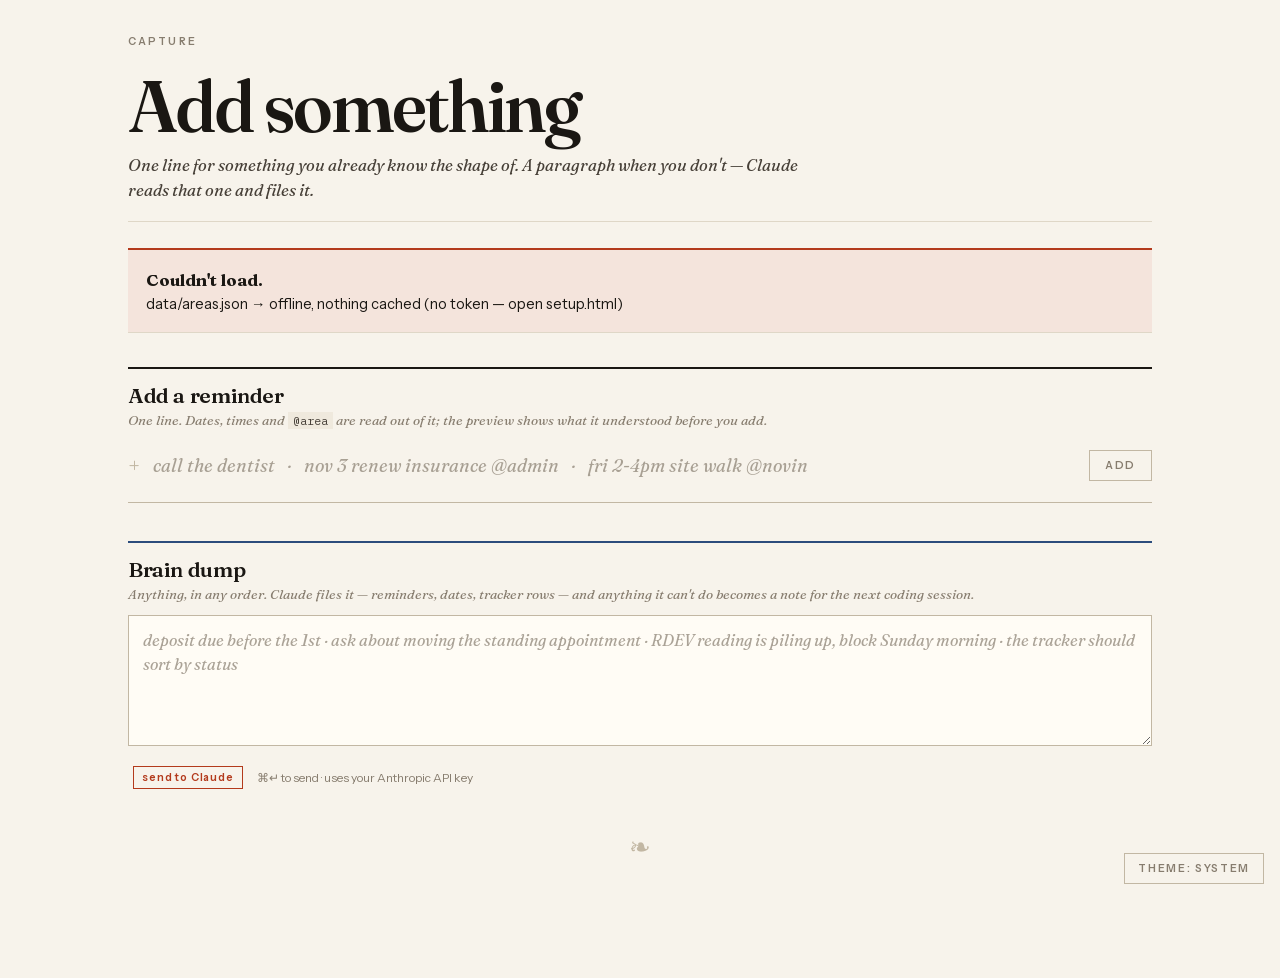
==== commit 00d4b428: "shell e34bcad7ca5d" ====
--- a/capture.html
+++ b/capture.html
@@ -4,7 +4,7 @@
 <meta charset="utf-8">
 <meta name="viewport" content="width=device-width,initial-scale=1">
 <title>Capture · De Mott OS</title>
-<link rel="icon" href="favicon.svg">
+<link rel="icon" href="favicon.svg?v=3">
 <link rel="manifest" href="manifest.json">
 <link rel="apple-touch-icon" href="icons/apple-touch-icon.png">
 <meta name="apple-mobile-web-app-capable" content="yes">
--- a/css/base.css
+++ b/css/base.css
@@ -36,6 +36,9 @@
   --a-admin:#8A661C; --a-admin-bg:#F2EAD6;
   --a-life:#67386F; --a-life-bg:#EDE4EF;
   --a-health:#93374C; --a-health-bg:#F2E2E5;
+  /* his Google calendars — not an area, so a neutral: a meeting is context
+     for the day, never the thing the accent points at */
+  --a-cal:#716656; --a-cal-bg:#ECE6DA;
   --shadow:none;
   --fd:"Fraunces","Iowan Old Style","Palatino Linotype",Palatino,Georgia,serif;
   --fb:"Instrument Sans",-apple-system,BlinkMacSystemFont,"Segoe UI",sans-serif;
@@ -59,7 +62,7 @@
     --a-novin:#63B394; --a-novin-bg:#122D25;
     --a-admin:#D3A44A; --a-admin-bg:#2E2511;
     --a-life:#B98ACB; --a-life-bg:#281D2E;
-    --a-health:#E08296; --a-health-bg:#32181C; --shadow:none;
+    --a-health:#E08296; --a-health-bg:#32181C; --a-cal:#ADA292; --a-cal-bg:#26221C; --shadow:none;
   }
 }
 :root[data-theme="dark"]{
@@ -75,7 +78,7 @@
   --a-novin:#63B394; --a-novin-bg:#122D25;
   --a-admin:#D3A44A; --a-admin-bg:#2E2511;
   --a-life:#B98ACB; --a-life-bg:#281D2E;
-  --a-health:#E08296; --a-health-bg:#32181C; --shadow:none;
+  --a-health:#E08296; --a-health-bg:#32181C; --a-cal:#ADA292; --a-cal-bg:#26221C; --shadow:none;
 }
 
 *{box-sizing:border-box}
@@ -194,6 +197,27 @@
 .tick.on{background:var(--area,var(--accent));border-color:var(--area,var(--accent));
   color:var(--ground);font-weight:700}
 .isdone .ttl{text-decoration:line-through;opacity:.45}
+
+/* ---- the stamp ----
+   Lands on a row as it is ticked off, holds, then lifts away (js/rows.js
+   adds and removes it). A rubber stamp, so: an outlined box in the accent,
+   letterspaced caps, a random slight tilt. The one piece of motion on the
+   site that is there for pleasure, so it must never cost anything — it
+   ignores the pointer and takes no layout space. */
+.row,.hitem,.litem,.rvrow{position:relative}
+.stamp{position:absolute;right:16%;top:50%;pointer-events:none;z-index:2;
+  font-family:var(--fb);font-size:14px;font-weight:700;letter-spacing:.22em;
+  text-transform:uppercase;white-space:nowrap;color:var(--accent);
+  border:2.5px solid var(--accent);padding:3px 10px 3px 13px;background:var(--ground);
+  mix-blend-mode:multiply;animation:stamp 1.9s cubic-bezier(.2,.9,.3,1.2) forwards}
+:root[data-theme="dark"] .stamp{mix-blend-mode:normal}
+@media (prefers-color-scheme:dark){:root:not([data-theme="light"]) .stamp{mix-blend-mode:normal}}
+@keyframes stamp{
+  0%  {opacity:0;transform:translateY(-50%) rotate(var(--tilt)) scale(1.9)}
+  14% {opacity:1;transform:translateY(-50%) rotate(var(--tilt)) scale(.96)}
+  22% {transform:translateY(-50%) rotate(var(--tilt)) scale(1)}
+  78% {opacity:1;transform:translateY(-50%) rotate(var(--tilt)) scale(1)}
+  100%{opacity:0;transform:translateY(-50%) rotate(var(--tilt)) scale(1)}}
 .isdone .tag,.isdone .nt,.isdone .when,.isdone .wt{opacity:.45}
 
 /* ---- capture ----
--- a/css/home.css
+++ b/css/home.css
@@ -16,6 +16,85 @@
 header.home h1{font-size:clamp(38px,7.5vw,72px);font-weight:600;letter-spacing:-.035em;
   line-height:.98;margin:20px 0 0}
 header.home .sub{margin-top:12px}
+/* Centred under a centred nameplate; left-aligned it pulled against the ears.
+   Keyed on the nameplate, not header.home — the review page borrows that
+   header and keeps its standfirst left-aligned for the drop cap. */
+.nameplate + .sub{margin-left:auto;margin-right:auto;text-align:center}
+
+/* ---- the nameplate and its ears ----
+   Two small boxes either side of the title, as a paper sets its weather and
+   price. Ruled on all sides, because in print an ear is the one boxed thing
+   in the masthead. They go on a phone: there is no room beside a 38px title,
+   and the stat row under it already carries the countdown's substance. */
+.nameplate{display:grid;grid-template-columns:minmax(0,1fr) auto minmax(0,1fr);
+  align-items:center;gap:22px;margin-top:20px}
+.nameplate h1{grid-column:2}
+header.home .nameplate h1{margin:0}
+.ear{grid-row:1;justify-self:start;max-width:168px;border:1px solid var(--ink);
+  padding:7px 10px 8px;line-height:1.25}
+.ear.r{grid-column:3;justify-self:end;text-align:right}
+.ear:not(.r){grid-column:1}
+.ear b{display:block;font-family:var(--fd);font-weight:600;font-size:21px;letter-spacing:-.01em}
+.ear.r b{color:var(--accent)}
+.ear .wx{font-size:15px;font-style:italic;font-weight:500}
+.ear i{display:block;font-family:var(--fd);font-size:12.5px;color:var(--ink-2);margin-top:2px}
+
+/* ---- wearing today ----
+   The top box-out in the lead's side column, same rules as Course files: a
+   serif name, an italic reason, sans apparatus. The scent's own "why" from
+   the sheet is the hover, not the text — this is a glance. */
+.sctitle{font-family:var(--fd);font-weight:600;font-size:19px;padding-bottom:6px;
+  border-bottom:1px solid var(--ink);margin-bottom:4px}
+.scpick{padding:8px 0;border-bottom:1px solid var(--rule)}
+.sckick{font-size:12px;font-weight:600;color:var(--muted)}  /* his mood names: never uppercased */
+.scname{font-family:var(--fd);font-weight:600;font-size:17px;line-height:1.25;margin-top:2px}
+.schouse{font-weight:400;font-style:italic;font-size:13px;color:var(--ink-2);margin-left:6px}
+.scwhy{font-family:var(--fd);font-style:italic;font-size:13.5px;color:var(--ink-2)}
+.scnext{display:block;font-size:12px;color:var(--muted);margin-top:2px}
+.scgap{font-size:12px;color:var(--muted);padding-top:7px}
+.scsrc{font-size:11.5px;color:var(--muted);padding-top:8px}
+.scsrc a{color:inherit}
+.latelay{font-style:normal!important;font-family:var(--fb)!important;font-size:14px!important;
+  color:var(--muted)!important;margin-top:-10px!important}
+.latelay b{color:var(--ink);font-family:var(--fd);font-size:15px}
+
+/* ---- the term ruler ----
+   A printed scale, not a progress bar: hairline ticks a week apart (drawn
+   with a repeating gradient sized by --weeks), the elapsed part inked solid.
+   Ink, never the accent — the term passing is not something to look at
+   urgently, it is context. */
+.termbar{display:flex;align-items:center;gap:14px;padding:9px 0 10px;
+  border-bottom:1px solid var(--rule-2)}
+.termbar .tlabel{font-family:var(--fd);font-style:italic;font-size:13.5px;color:var(--muted);white-space:nowrap}
+.truler{position:relative;flex:1;height:9px;min-width:80px;
+  background:repeating-linear-gradient(to right,var(--rule-2) 0 1px,transparent 1px calc(100% / var(--weeks)));
+  border-right:1px solid var(--rule-2)}
+.truler::after{content:"";position:absolute;left:0;right:0;top:50%;height:1px;background:var(--rule-2)}
+.truler i{position:absolute;left:0;top:2px;bottom:2px;width:var(--fill);background:var(--ink);z-index:1}
+.termbar .tcount{font-size:12.5px;color:var(--ink-2);white-space:nowrap}
+.termbar .tcount b{font-family:var(--fd);font-weight:600;font-size:14px;color:var(--ink)}
+@media (max-width:760px){.termbar{flex-wrap:wrap;gap:6px 12px}.truler{flex-basis:100%;order:3}}
+
+/* ---- the late edition ----
+   21:00–05:00 the page is one note. Everything that is a pile, a count or a
+   countdown is set aside until morning; the masthead, the weather and the
+   status line stay, because none of them asks anything of you. */
+body.late .lead,body.late .briefs,body.late #s-horizon,body.late #s-flight,
+body.late #s-load,body.late #s-areas,body.late .statrow,body.late .termbar,body.late #earR{display:none!important}
+.latenote{max-width:620px;margin:56px auto 30px;text-align:center}
+.latenote .eyebrow{color:var(--muted)}
+.latenote h2{font-size:clamp(26px,4.2vw,38px);letter-spacing:-.022em;margin:8px 0 12px}
+.latenote p{font-family:var(--fd);font-style:italic;font-size:17px;line-height:1.55;
+  color:var(--ink-2);margin:0 0 22px}
+.latenote .mini{font-size:12px}
+
+/* ---- stop press: the empty day ---- */
+.stoppress{padding:30px 0 26px;text-align:center}
+.stoppress .eyebrow{color:var(--accent)}
+.stoppress h3{font-size:clamp(26px,4vw,36px);letter-spacing:-.022em;margin:6px 0 8px}
+.stoppress p{margin:0 auto;max-width:52ch;font-family:var(--fd);font-style:italic;
+  font-size:16px;color:var(--ink-2)}
+.stoppress p b{font-style:normal;font-weight:600}
 
 /* ---- the lead: today, and the box-out beside it --------------------- */
 .lead{display:grid;grid-template-columns:minmax(0,1fr) minmax(0,296px);
@@ -273,6 +352,7 @@
   margin-top:14px;padding-top:12px;border-top:1px solid var(--rule);line-height:1.5}
 .cvnote b{color:var(--ink-2);font-style:normal}
 .cvnote code{font-size:11.5px;font-style:normal}
+.cvnudge{margin-top:8px;font-family:var(--fb);font-size:12.5px;font-weight:600;color:var(--accent)}
 .cvout{margin:10px 0 6px;padding:10px 12px;background:var(--surface-2);border:none;
   border-left:2px solid var(--rule-2);border-radius:0;font-family:var(--fm);font-size:11.5px;
   line-height:1.6;color:var(--ink-2);white-space:pre-wrap;overflow-x:auto;max-height:300px}
@@ -288,6 +368,10 @@
 .stbit.warn{color:var(--accent);font-style:normal;font-family:var(--fb);
   font-size:12.5px;font-weight:600}
 footer.rebuild{margin-top:10px;padding-top:0;border-top:none;font-size:12px;color:var(--muted)}
+/* The end mark. A fleuron is how a printed piece says "that's all" — a
+   page you can reach the bottom of is one you can trust you have read. */
+footer.rebuild::after{content:"❧";display:block;text-align:center;margin-top:34px;
+  font-family:var(--fd);font-size:26px;color:var(--rule-2)}
 
 @media (max-width:760px){
   .areas{grid-template-columns:1fr;gap:30px}
@@ -305,6 +389,10 @@
   .row .when .mini,.hitem .wt .mini{margin-left:0}
   .hday{grid-template-columns:1fr;gap:8px}
   .today-head .dnum{font-size:46px}
+  .nameplate{grid-template-columns:1fr}
+  .nameplate h1{grid-column:1}
+  .nameplate + .sub{text-align:left;margin-left:0}
+  .ear{display:none}
 }
 
 /* ---- missed on WhatsApp ----------------------------------------------
